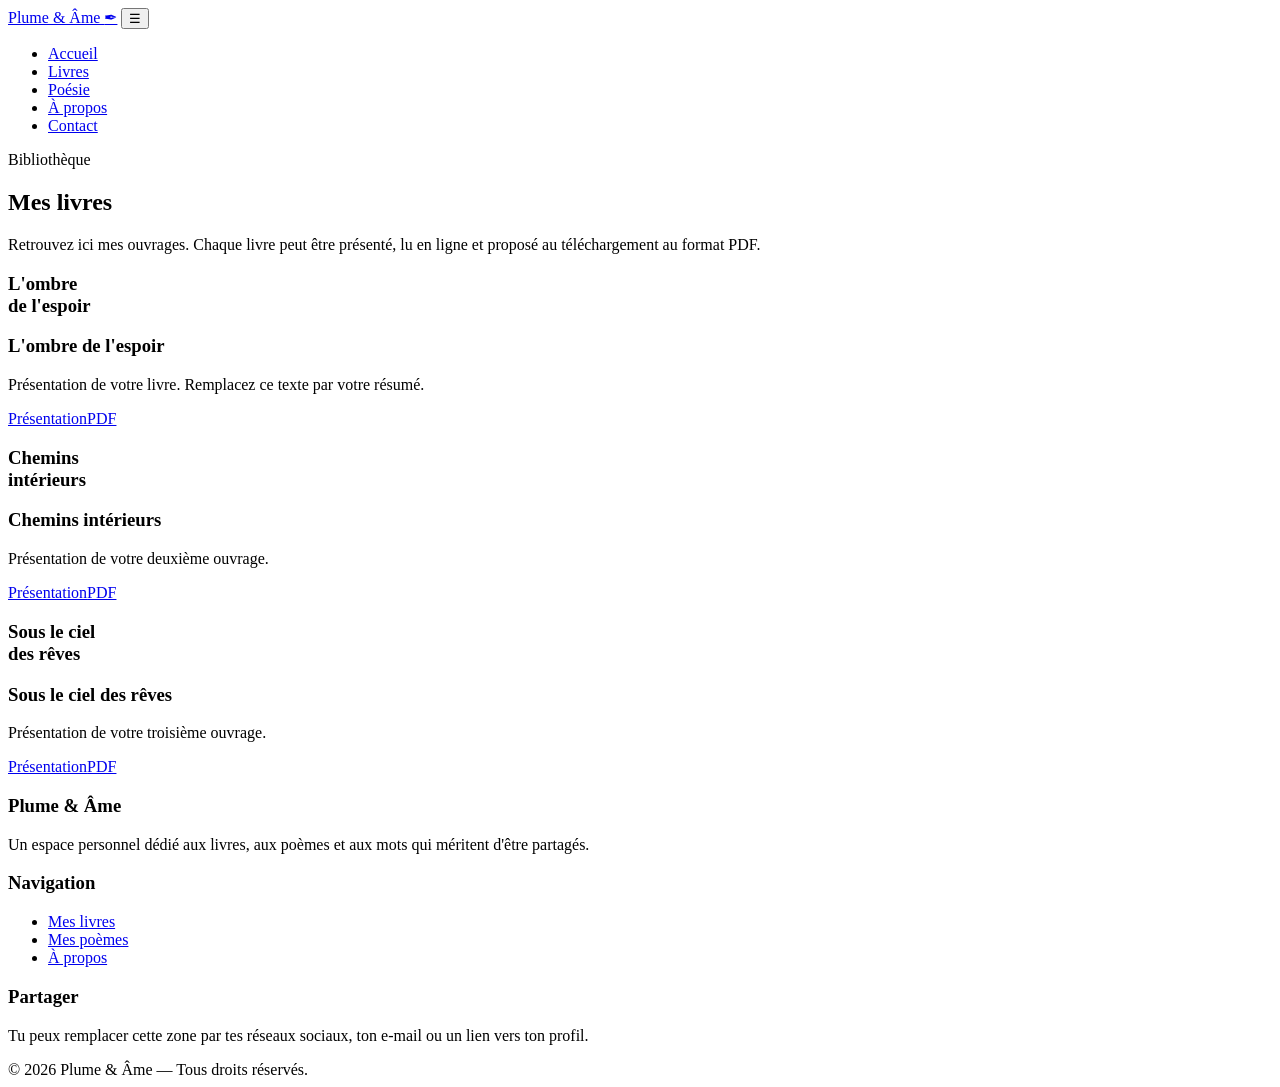
==== livres.html @ 3c356a06 "Add files via upload Premier déploiement de mon site littéraire." ====
<!doctype html><html lang="fr"><head><meta charset="utf-8">
<meta name="viewport" content="width=device-width,initial-scale=1"><title>Mes livres | Plume &amp; Âme</title>
<meta name="description" content="Livres et poésie de l'auteur."><link rel="stylesheet" href="css/style.css"></head>
<body><header class="site-header"><div class="container nav">
<a class="logo" href="index.html">Plume &amp; Âme <span>✒</span></a>
<button class="menu" aria-label="Menu">☰</button>
<ul class="nav-links">
<li><a href="index.html" >Accueil</a></li>
<li><a href="livres.html" class="active">Livres</a></li>
<li><a href="poesie.html">Poésie</a></li>
<li><a href="apropos.html">À propos</a></li>
<li><a href="contact.html">Contact</a></li>
</ul></div></header><main><section class="page-hero"><div class="container"><div class="eyebrow">Bibliothèque</div><h1>Mes livres</h1><p>Retrouvez ici mes ouvrages. Chaque livre peut être présenté, lu en ligne et proposé au téléchargement au format PDF.</p></div></section>
<section class="section"><div class="container"><div class="grid">
<article class="book-card"><div class="cover"><h3>L'ombre<br>de l'espoir</h3></div><h3>L'ombre de l'espoir</h3><p>Présentation de votre livre. Remplacez ce texte par votre résumé.</p><div class="card-actions"><a class="btn" href="livres/livre1.html">Présentation</a><a class="btn light" href="livres/livre-1.pdf" download>PDF</a></div></article>
<article class="book-card"><div class="cover"><h3>Chemins<br>intérieurs</h3></div><h3>Chemins intérieurs</h3><p>Présentation de votre deuxième ouvrage.</p><div class="card-actions"><a class="btn" href="livres/livre2.html">Présentation</a><a class="btn light" href="livres/livre-2.pdf" download>PDF</a></div></article>
<article class="book-card"><div class="cover"><h3>Sous le ciel<br>des rêves</h3></div><h3>Sous le ciel des rêves</h3><p>Présentation de votre troisième ouvrage.</p><div class="card-actions"><a class="btn" href="livres/livre3.html">Présentation</a><a class="btn light" href="livres/livre-3.pdf" download>PDF</a></div></article>
</div></div></section></main><footer><div class="container">
<div class="footer-grid">
<div><h3>Plume &amp; Âme</h3><p>Un espace personnel dédié aux livres, aux poèmes et aux mots qui méritent d'être partagés.</p></div>
<div><h3>Navigation</h3><ul><li><a href="livres.html">Mes livres</a></li><li><a href="poesie.html">Mes poèmes</a></li><li><a href="apropos.html">À propos</a></li></ul></div>
<div><h3>Partager</h3><p>Tu peux remplacer cette zone par tes réseaux sociaux, ton e-mail ou un lien vers ton profil.</p></div>
</div><div class="copyright">© 2026 Plume &amp; Âme — Tous droits réservés.</div>
</div></footer><script src="js/main.js"></script></body></html>
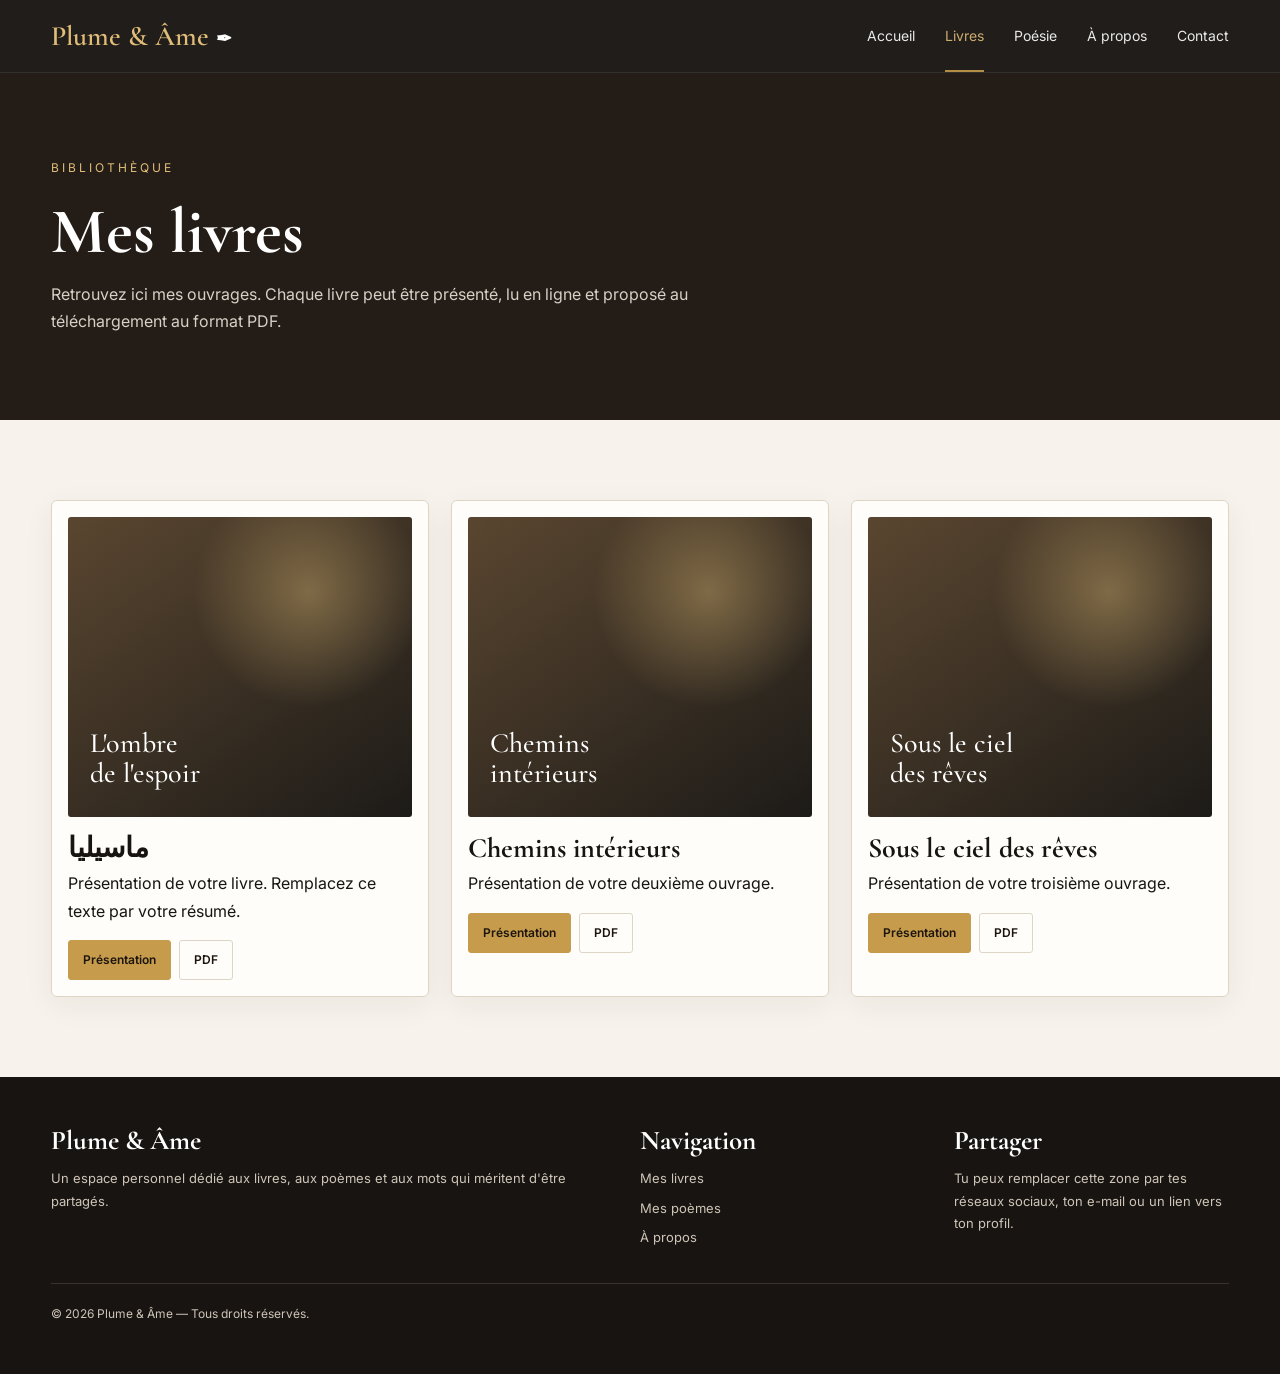
==== commit b0c27cd0: "Add new book entry for 'ماسيليا'" ====
--- a/livres.html
+++ b/livres.html
@@ -12,7 +12,7 @@
 <li><a href="contact.html">Contact</a></li>
 </ul></div></header><main><section class="page-hero"><div class="container"><div class="eyebrow">Bibliothèque</div><h1>Mes livres</h1><p>Retrouvez ici mes ouvrages. Chaque livre peut être présenté, lu en ligne et proposé au téléchargement au format PDF.</p></div></section>
 <section class="section"><div class="container"><div class="grid">
-<article class="book-card"><div class="cover"><h3>L'ombre<br>de l'espoir</h3></div><h3>L'ombre de l'espoir</h3><p>Présentation de votre livre. Remplacez ce texte par votre résumé.</p><div class="card-actions"><a class="btn" href="livres/livre1.html">Présentation</a><a class="btn light" href="livres/livre-1.pdf" download>PDF</a></div></article>
+<article class="book-card"><div class="cover"><h3>L'ombre<br>de l'espoir</h3></div><h3>ماسيليا</h3><p>Présentation de votre livre. Remplacez ce texte par votre résumé.</p><div class="card-actions"><a class="btn" href="‎ماسيليا_الجزء 1_ أمين فسوس.pdf‎">Présentation</a><a class="btn light" href="‎ماسيليا_الجزء 1_ أمين فسوس.pdf‎" download>PDF</a></div></article>
 <article class="book-card"><div class="cover"><h3>Chemins<br>intérieurs</h3></div><h3>Chemins intérieurs</h3><p>Présentation de votre deuxième ouvrage.</p><div class="card-actions"><a class="btn" href="livres/livre2.html">Présentation</a><a class="btn light" href="livres/livre-2.pdf" download>PDF</a></div></article>
 <article class="book-card"><div class="cover"><h3>Sous le ciel<br>des rêves</h3></div><h3>Sous le ciel des rêves</h3><p>Présentation de votre troisième ouvrage.</p><div class="card-actions"><a class="btn" href="livres/livre3.html">Présentation</a><a class="btn light" href="livres/livre-3.pdf" download>PDF</a></div></article>
 </div></div></section></main><footer><div class="container">
@@ -21,4 +21,4 @@
 <div><h3>Navigation</h3><ul><li><a href="livres.html">Mes livres</a></li><li><a href="poesie.html">Mes poèmes</a></li><li><a href="apropos.html">À propos</a></li></ul></div>
 <div><h3>Partager</h3><p>Tu peux remplacer cette zone par tes réseaux sociaux, ton e-mail ou un lien vers ton profil.</p></div>
 </div><div class="copyright">© 2026 Plume &amp; Âme — Tous droits réservés.</div>
-</div></footer><script src="js/main.js"></script></body></html>+</div></footer><script src="js/main.js"></script></body></html>
--- a/css/style.css
+++ b/css/style.css
@@ -0,0 +1,80 @@
+
+@import url('https://fonts.googleapis.com/css2?family=Cormorant+Garamond:wght@400;500;600;700&family=Inter:wght@400;500;600&display=swap');
+
+:root{
+  --ink:#171411; --paper:#f7f3ec; --cream:#eee6d8;
+  --gold:#c69b4b; --gold2:#e0bd78; --muted:#756e65;
+  --line:#ded5c7; --white:#fffdf9; --max:1180px;
+}
+*{box-sizing:border-box;margin:0;padding:0}
+html{scroll-behavior:smooth}
+body{font-family:Inter,Arial,sans-serif;color:var(--ink);background:var(--paper);line-height:1.7}
+h1,h2,h3,h4{font-family:"Cormorant Garamond",Georgia,serif;line-height:1.05}
+a{text-decoration:none;color:inherit}
+img{max-width:100%;display:block}
+.container{width:min(var(--max),92%);margin:auto}
+.site-header{position:sticky;top:0;z-index:20;background:rgba(23,20,17,.96);color:#fff;border-bottom:1px solid rgba(255,255,255,.08)}
+.nav{height:72px;display:flex;align-items:center;justify-content:space-between}
+.logo{font:600 28px "Cormorant Garamond",serif;color:var(--gold2)}
+.logo span{font-size:19px;color:#fff}
+.nav-links{display:flex;gap:30px;list-style:none;font-size:14px}
+.nav-links a{opacity:.9;padding:26px 0;border-bottom:2px solid transparent}
+.nav-links a:hover,.nav-links .active{color:var(--gold2);border-color:var(--gold)}
+.menu{display:none;background:none;border:0;color:#fff;font-size:25px}
+.hero{min-height:570px;display:flex;align-items:center;color:#fff;background:
+linear-gradient(90deg,rgba(12,10,8,.92),rgba(12,10,8,.55),rgba(12,10,8,.2)),
+url("https://images.unsplash.com/photo-1455390582262-044cdead277a?auto=format&fit=crop&w=1800&q=85") center/cover}
+.hero-content{max-width:650px;padding:90px 0}
+.eyebrow{letter-spacing:3px;text-transform:uppercase;color:var(--gold2);font-size:12px;margin-bottom:20px}
+.hero h1{font-size:clamp(48px,7vw,82px);margin-bottom:25px}
+.hero p{font-size:17px;color:#eee;max-width:570px}
+.actions{display:flex;gap:12px;margin-top:32px;flex-wrap:wrap}
+.btn{display:inline-block;padding:12px 21px;border:1px solid var(--gold);background:var(--gold);color:#1b150e;border-radius:3px;font-weight:600;font-size:14px}
+.btn.secondary{background:transparent;color:#fff;border-color:#fff}
+.btn.light{background:var(--white);border-color:var(--line)}
+.section{padding:80px 0}
+.section-head{display:flex;justify-content:space-between;align-items:end;margin-bottom:30px}
+.section-head h2{font-size:45px}
+.section-head a{color:#987132;font-size:14px}
+.grid{display:grid;grid-template-columns:repeat(3,1fr);gap:22px}
+.book-card{background:var(--white);border:1px solid var(--line);padding:16px;border-radius:6px;box-shadow:0 8px 30px rgba(40,30,20,.06)}
+.cover{height:300px;border-radius:3px;display:flex;align-items:end;padding:22px;color:#fff;
+background:linear-gradient(145deg,#5a4630,#1d1b18);position:relative;overflow:hidden}
+.cover:after{content:"";position:absolute;inset:0;background:radial-gradient(circle at 70% 25%,rgba(224,189,120,.4),transparent 35%)}
+.cover h3{position:relative;z-index:1;font-size:35px;font-weight:500}
+.book-card h3{font-size:28px;margin:17px 0 7px}
+.meta{font-size:12px;color:var(--muted);margin:9px 0}
+.card-actions{display:flex;gap:8px;margin-top:15px}
+.card-actions .btn{padding:9px 14px;font-size:12px}
+.poems{display:grid;grid-template-columns:1.05fr .95fr;gap:45px}
+.poem-list{background:var(--white);border:1px solid var(--line);border-radius:6px;overflow:hidden}
+.poem-row{display:flex;gap:16px;align-items:center;padding:17px;border-bottom:1px solid var(--line)}
+.poem-row:last-child{border:0}
+.poem-icon{width:52px;height:52px;border-radius:50%;background:var(--cream);display:grid;place-items:center;font-family:"Cormorant Garamond";font-size:23px;color:#8d6a31}
+.poem-row h3{font-size:23px}
+.poem-row p{font-size:12px;color:var(--muted)}
+.quote{background:#241d17;color:#fff;padding:75px 0;text-align:center}
+.quote h2{font-size:46px;max-width:850px;margin:auto}
+.quote p{margin-top:18px;color:#d9d0c4}
+.page-hero{padding:85px 0;background:#241d17;color:#fff}
+.page-hero h1{font-size:64px}.page-hero p{color:#d8d0c6;max-width:650px;margin-top:15px}
+.content{padding:70px 0}.content h2{font-size:42px;margin:35px 0 15px}.content p{max-width:800px;margin-bottom:18px}
+.poem-full{background:var(--white);border:1px solid var(--line);padding:45px;border-radius:6px;max-width:800px}
+.poem-full h2{margin:0 0 22px}.poem-text{font-family:"Cormorant Garamond",serif;font-size:23px;line-height:1.7;white-space:pre-line}
+.contact-box{max-width:760px;background:var(--white);border:1px solid var(--line);padding:35px;border-radius:6px}
+form{display:grid;gap:15px;margin-top:25px}
+input,textarea{width:100%;padding:13px;border:1px solid var(--line);background:#fff;font:inherit;border-radius:3px}
+textarea{min-height:170px;resize:vertical}
+footer{background:#171411;color:#cfc5b8;padding:50px 0}
+.footer-grid{display:grid;grid-template-columns:2fr 1fr 1fr;gap:40px}
+footer h3{color:#fff;font-size:27px;margin-bottom:12px} footer p,footer li{font-size:13px}
+footer ul{list-style:none;display:grid;gap:7px}
+.copyright{border-top:1px solid #3a332d;margin-top:35px;padding-top:20px;font-size:12px}
+@media(max-width:760px){
+  .nav-links{display:none;position:absolute;top:72px;left:0;right:0;background:#171411;padding:15px 5%;flex-direction:column;gap:0}
+  .nav-links.open{display:flex}.nav-links a{padding:12px 0}.menu{display:block}
+  .hero{min-height:600px}.hero h1{font-size:54px}
+  .grid,.poems,.footer-grid{grid-template-columns:1fr}
+  .section-head{align-items:start;gap:15px;flex-direction:column}
+  .page-hero h1{font-size:52px}
+}
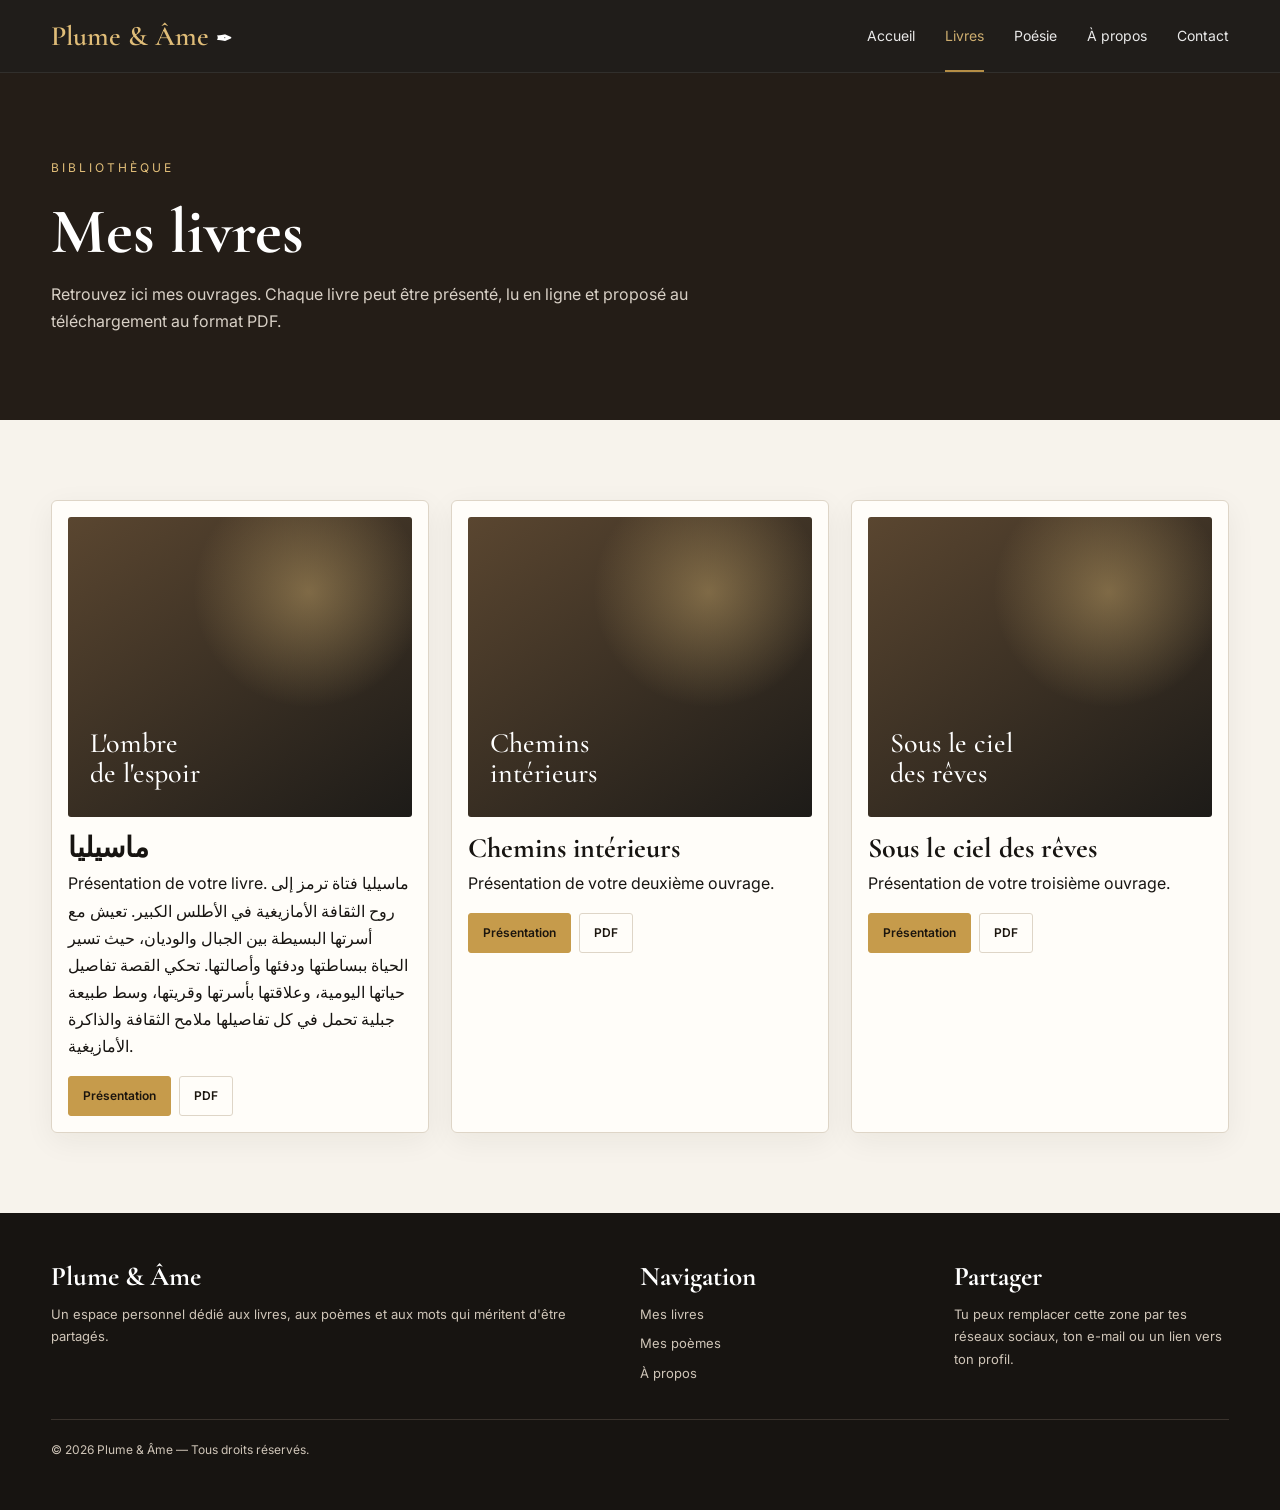
==== commit 8fbc6661: "Update livres.html" ====
--- a/livres.html
+++ b/livres.html
@@ -12,7 +12,7 @@
 <li><a href="contact.html">Contact</a></li>
 </ul></div></header><main><section class="page-hero"><div class="container"><div class="eyebrow">Bibliothèque</div><h1>Mes livres</h1><p>Retrouvez ici mes ouvrages. Chaque livre peut être présenté, lu en ligne et proposé au téléchargement au format PDF.</p></div></section>
 <section class="section"><div class="container"><div class="grid">
-<article class="book-card"><div class="cover"><h3>L'ombre<br>de l'espoir</h3></div><h3>ماسيليا</h3><p>Présentation de votre livre. Remplacez ce texte par votre résumé.</p><div class="card-actions"><a class="btn" href="‎ماسيليا_الجزء 1_ أمين فسوس.pdf‎">Présentation</a><a class="btn light" href="‎ماسيليا_الجزء 1_ أمين فسوس.pdf‎" download>PDF</a></div></article>
+<article class="book-card"><div class="cover"><h3>L'ombre<br>de l'espoir</h3></div><h3>ماسيليا</h3><p>Présentation de votre livre. ماسيليا فتاة ترمز إلى روح الثقافة الأمازيغية في الأطلس الكبير. تعيش مع أسرتها البسيطة بين الجبال والوديان، حيث تسير الحياة ببساطتها ودفئها وأصالتها. تحكي القصة تفاصيل حياتها اليومية، وعلاقتها بأسرتها وقريتها، وسط طبيعة جبلية تحمل في كل تفاصيلها ملامح الثقافة والذاكرة الأمازيغية.</p><div class="card-actions"><a class="btn" href="‎ماسيليا_الجزء 1_ أمين فسوس.pdf‎">Présentation</a><a class="btn light" href="‎ماسيليا_الجزء 1_ أمين فسوس.pdf‎" download>PDF</a></div></article>
 <article class="book-card"><div class="cover"><h3>Chemins<br>intérieurs</h3></div><h3>Chemins intérieurs</h3><p>Présentation de votre deuxième ouvrage.</p><div class="card-actions"><a class="btn" href="livres/livre2.html">Présentation</a><a class="btn light" href="livres/livre-2.pdf" download>PDF</a></div></article>
 <article class="book-card"><div class="cover"><h3>Sous le ciel<br>des rêves</h3></div><h3>Sous le ciel des rêves</h3><p>Présentation de votre troisième ouvrage.</p><div class="card-actions"><a class="btn" href="livres/livre3.html">Présentation</a><a class="btn light" href="livres/livre-3.pdf" download>PDF</a></div></article>
 </div></div></section></main><footer><div class="container">
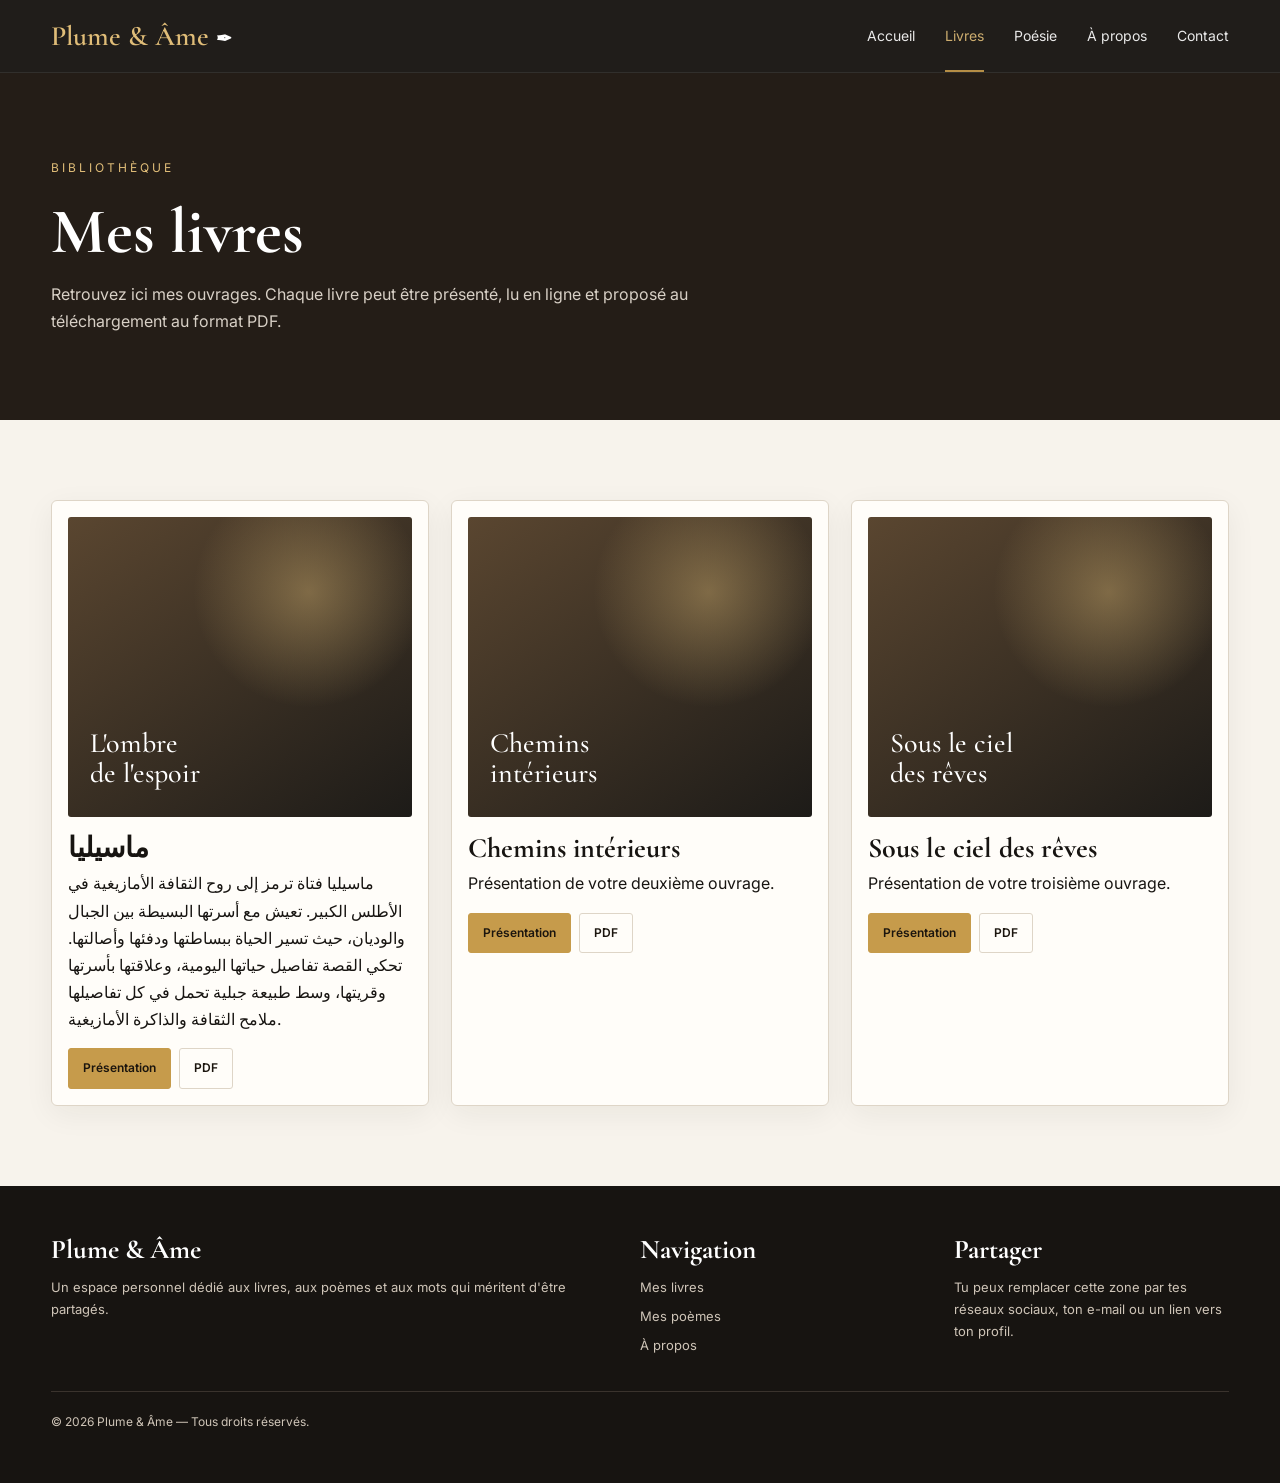
==== commit deb908d2: "Update livres.html" ====
--- a/livres.html
+++ b/livres.html
@@ -12,7 +12,7 @@
 <li><a href="contact.html">Contact</a></li>
 </ul></div></header><main><section class="page-hero"><div class="container"><div class="eyebrow">Bibliothèque</div><h1>Mes livres</h1><p>Retrouvez ici mes ouvrages. Chaque livre peut être présenté, lu en ligne et proposé au téléchargement au format PDF.</p></div></section>
 <section class="section"><div class="container"><div class="grid">
-<article class="book-card"><div class="cover"><h3>L'ombre<br>de l'espoir</h3></div><h3>ماسيليا</h3><p>Présentation de votre livre. ماسيليا فتاة ترمز إلى روح الثقافة الأمازيغية في الأطلس الكبير. تعيش مع أسرتها البسيطة بين الجبال والوديان، حيث تسير الحياة ببساطتها ودفئها وأصالتها. تحكي القصة تفاصيل حياتها اليومية، وعلاقتها بأسرتها وقريتها، وسط طبيعة جبلية تحمل في كل تفاصيلها ملامح الثقافة والذاكرة الأمازيغية.</p><div class="card-actions"><a class="btn" href="‎ماسيليا_الجزء 1_ أمين فسوس.pdf‎">Présentation</a><a class="btn light" href="‎ماسيليا_الجزء 1_ أمين فسوس.pdf‎" download>PDF</a></div></article>
+<article class="book-card"><div class="cover"><h3>L'ombre<br>de l'espoir</h3></div><h3>ماسيليا</h3><p>ماسيليا فتاة ترمز إلى روح الثقافة الأمازيغية في الأطلس الكبير. تعيش مع أسرتها البسيطة بين الجبال والوديان، حيث تسير الحياة ببساطتها ودفئها وأصالتها. تحكي القصة تفاصيل حياتها اليومية، وعلاقتها بأسرتها وقريتها، وسط طبيعة جبلية تحمل في كل تفاصيلها ملامح الثقافة والذاكرة الأمازيغية.</p><div class="card-actions"><a class="btn" href="‎ماسيليا_الجزء 1_ أمين فسوس.pdf‎">Présentation</a><a class="btn light" href="‎ماسيليا_الجزء 1_ أمين فسوس.pdf‎" download>PDF</a></div></article>
 <article class="book-card"><div class="cover"><h3>Chemins<br>intérieurs</h3></div><h3>Chemins intérieurs</h3><p>Présentation de votre deuxième ouvrage.</p><div class="card-actions"><a class="btn" href="livres/livre2.html">Présentation</a><a class="btn light" href="livres/livre-2.pdf" download>PDF</a></div></article>
 <article class="book-card"><div class="cover"><h3>Sous le ciel<br>des rêves</h3></div><h3>Sous le ciel des rêves</h3><p>Présentation de votre troisième ouvrage.</p><div class="card-actions"><a class="btn" href="livres/livre3.html">Présentation</a><a class="btn light" href="livres/livre-3.pdf" download>PDF</a></div></article>
 </div></div></section></main><footer><div class="container">
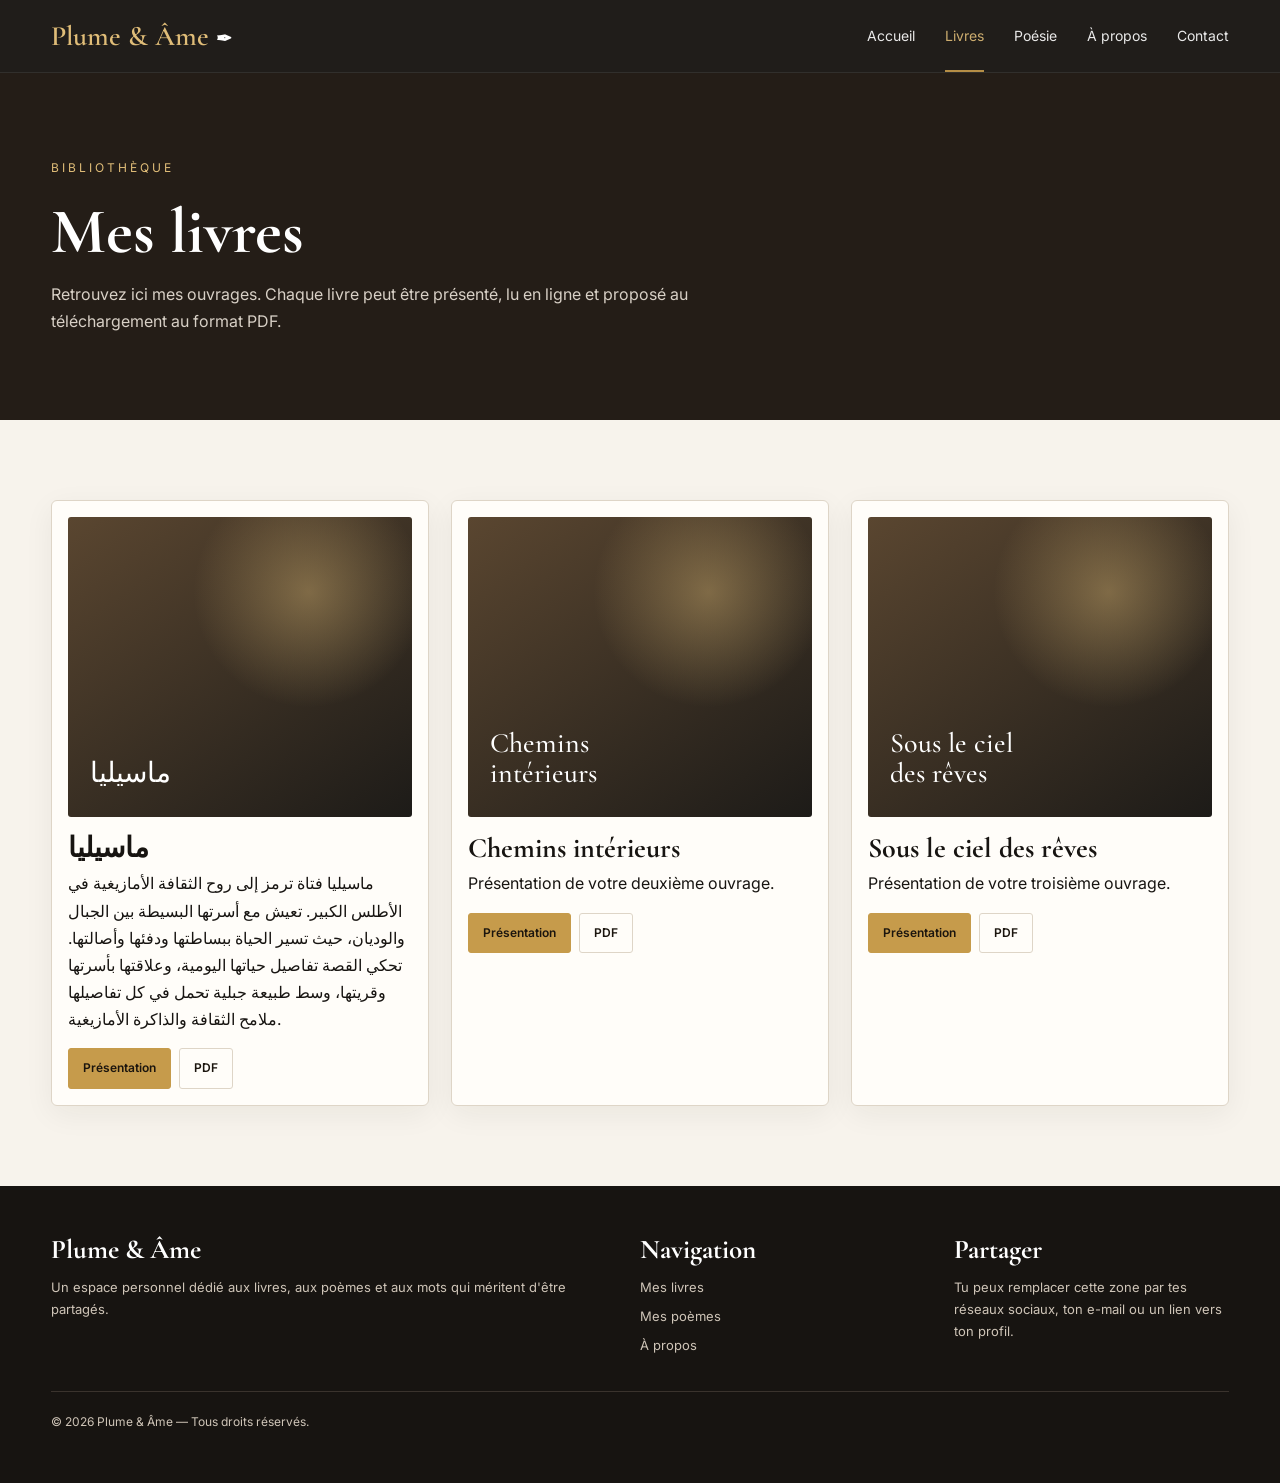
==== commit 9b5e87da: "Update livres.html" ====
--- a/livres.html
+++ b/livres.html
@@ -12,7 +12,7 @@
 <li><a href="contact.html">Contact</a></li>
 </ul></div></header><main><section class="page-hero"><div class="container"><div class="eyebrow">Bibliothèque</div><h1>Mes livres</h1><p>Retrouvez ici mes ouvrages. Chaque livre peut être présenté, lu en ligne et proposé au téléchargement au format PDF.</p></div></section>
 <section class="section"><div class="container"><div class="grid">
-<article class="book-card"><div class="cover"><h3>L'ombre<br>de l'espoir</h3></div><h3>ماسيليا</h3><p>ماسيليا فتاة ترمز إلى روح الثقافة الأمازيغية في الأطلس الكبير. تعيش مع أسرتها البسيطة بين الجبال والوديان، حيث تسير الحياة ببساطتها ودفئها وأصالتها. تحكي القصة تفاصيل حياتها اليومية، وعلاقتها بأسرتها وقريتها، وسط طبيعة جبلية تحمل في كل تفاصيلها ملامح الثقافة والذاكرة الأمازيغية.</p><div class="card-actions"><a class="btn" href="‎ماسيليا_الجزء 1_ أمين فسوس.pdf‎">Présentation</a><a class="btn light" href="‎ماسيليا_الجزء 1_ أمين فسوس.pdf‎" download>PDF</a></div></article>
+<article class="book-card"><div class="cover"><h3>ماسيليا</h3></div><h3>ماسيليا</h3><p>ماسيليا فتاة ترمز إلى روح الثقافة الأمازيغية في الأطلس الكبير. تعيش مع أسرتها البسيطة بين الجبال والوديان، حيث تسير الحياة ببساطتها ودفئها وأصالتها. تحكي القصة تفاصيل حياتها اليومية، وعلاقتها بأسرتها وقريتها، وسط طبيعة جبلية تحمل في كل تفاصيلها ملامح الثقافة والذاكرة الأمازيغية.</p><div class="card-actions"><a class="btn" href="‎ماسيليا_الجزء 1_ أمين فسوس.pdf‎">Présentation</a><a class="btn light" href="‎ماسيليا_الجزء 1_ أمين فسوس.pdf‎" download>PDF</a></div></article>
 <article class="book-card"><div class="cover"><h3>Chemins<br>intérieurs</h3></div><h3>Chemins intérieurs</h3><p>Présentation de votre deuxième ouvrage.</p><div class="card-actions"><a class="btn" href="livres/livre2.html">Présentation</a><a class="btn light" href="livres/livre-2.pdf" download>PDF</a></div></article>
 <article class="book-card"><div class="cover"><h3>Sous le ciel<br>des rêves</h3></div><h3>Sous le ciel des rêves</h3><p>Présentation de votre troisième ouvrage.</p><div class="card-actions"><a class="btn" href="livres/livre3.html">Présentation</a><a class="btn light" href="livres/livre-3.pdf" download>PDF</a></div></article>
 </div></div></section></main><footer><div class="container">
